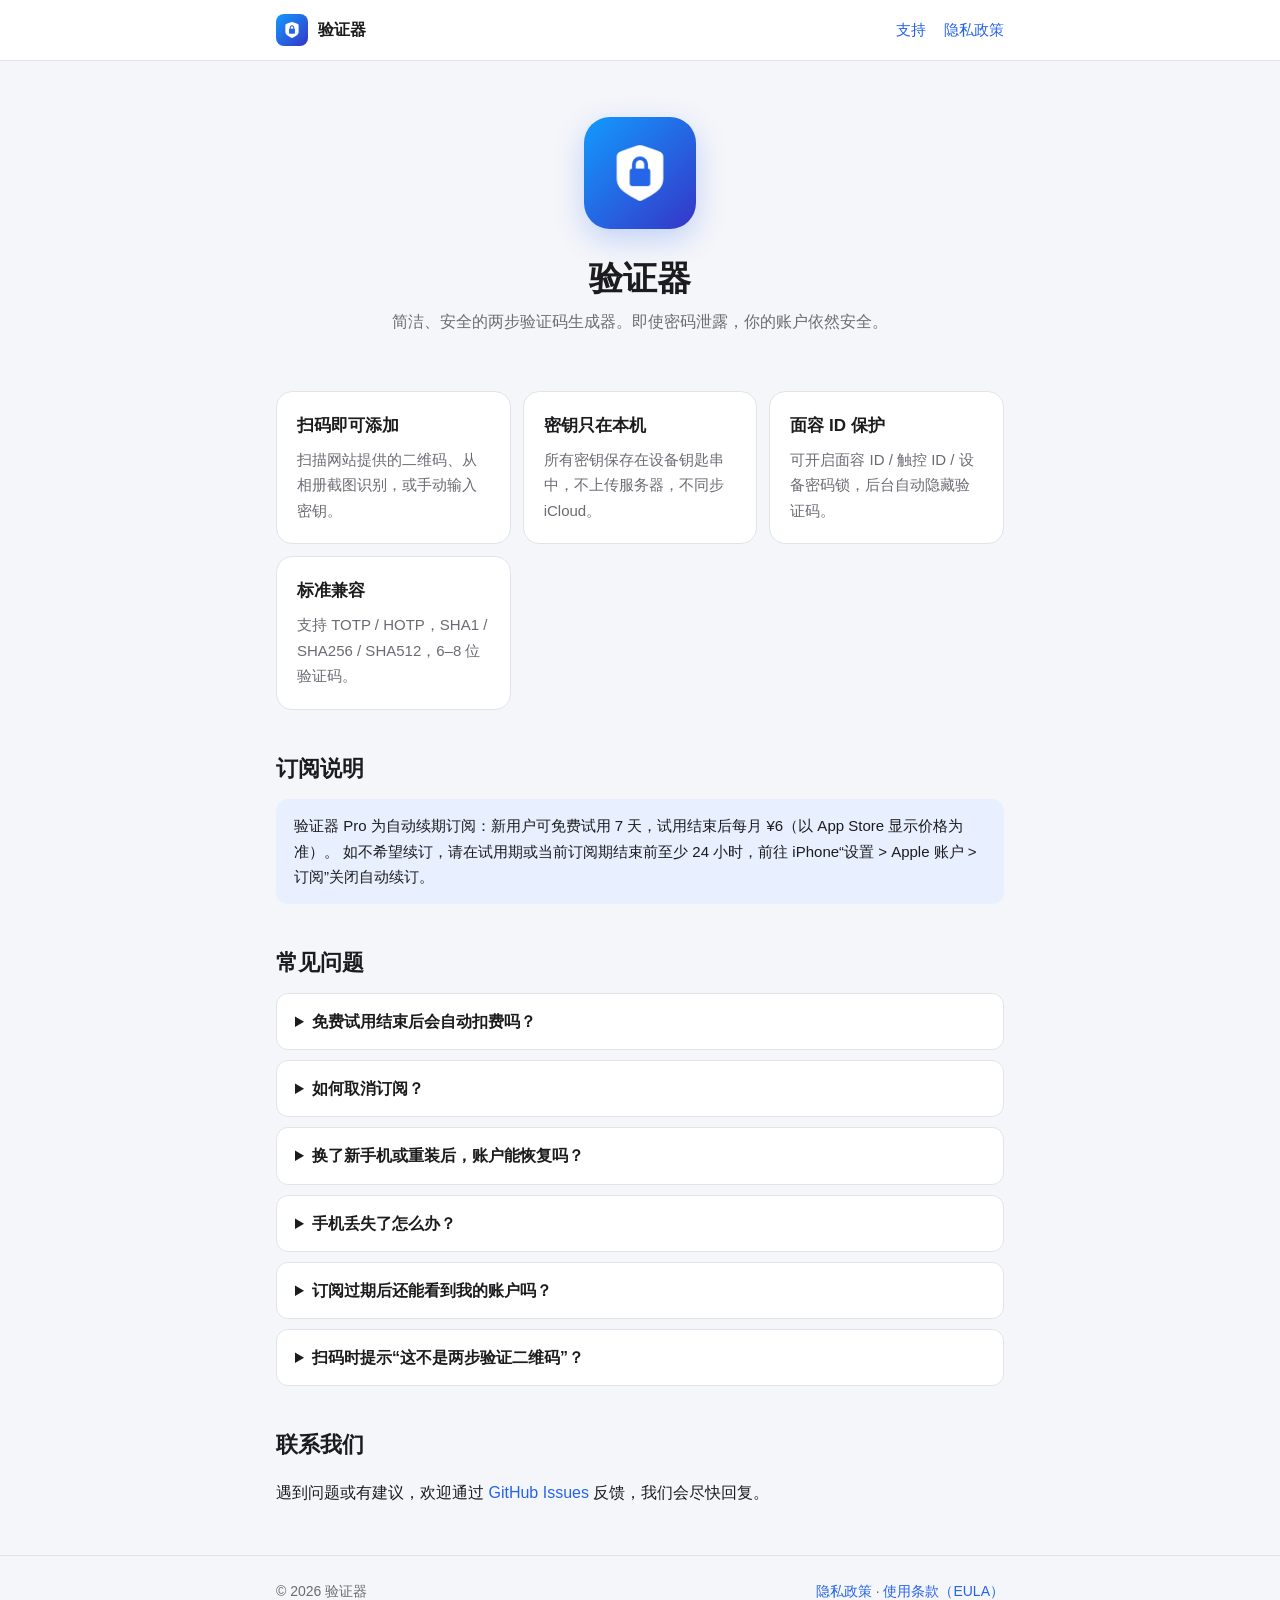
==== index.html @ 33b0a0a1 "Add developer website and privacy policy - index.html: app overview, subscription terms, FAQ and sup" ====
<!DOCTYPE html>
<html lang="zh-Hans">
<head>
  <meta charset="utf-8">
  <meta name="viewport" content="width=device-width, initial-scale=1">
  <title>验证器 - 安全的两步验证码生成器</title>
  <meta name="description" content="验证器是一款简洁、安全的 iOS 两步验证（2FA）应用，密钥只保存在本机钥匙串，并由面容 ID 保护。">
  <link rel="icon" href="assets/icon.png">
  <link rel="apple-touch-icon" href="assets/icon.png">
  <link rel="stylesheet" href="style.css">
</head>
<body>
  <header class="site">
    <div class="wrap">
      <a class="brand" href="./"><img src="assets/icon.png" alt="">验证器</a>
      <nav class="links">
        <a href="#support">支持</a>
        <a href="privacy.html">隐私政策</a>
      </nav>
    </div>
  </header>

  <main class="wrap">
    <div class="hero">
      <img src="assets/icon.png" alt="验证器图标">
      <h1>验证器</h1>
      <p>简洁、安全的两步验证码生成器。即使密码泄露，你的账户依然安全。</p>
    </div>

    <div class="grid">
      <div class="card">
        <h3>扫码即可添加</h3>
        <p>扫描网站提供的二维码、从相册截图识别，或手动输入密钥。</p>
      </div>
      <div class="card">
        <h3>密钥只在本机</h3>
        <p>所有密钥保存在设备钥匙串中，不上传服务器，不同步 iCloud。</p>
      </div>
      <div class="card">
        <h3>面容 ID 保护</h3>
        <p>可开启面容 ID / 触控 ID / 设备密码锁，后台自动隐藏验证码。</p>
      </div>
      <div class="card">
        <h3>标准兼容</h3>
        <p>支持 TOTP / HOTP，SHA1 / SHA256 / SHA512，6–8 位验证码。</p>
      </div>
    </div>

    <section id="subscription">
      <h2>订阅说明</h2>
      <div class="notice">
        验证器 Pro 为自动续期订阅：新用户可免费试用 7 天，试用结束后每月 ¥6（以 App Store 显示价格为准）。
        如不希望续订，请在试用期或当前订阅期结束前至少 24 小时，前往 iPhone“设置 &gt; Apple 账户 &gt; 订阅”关闭自动续订。
      </div>
    </section>

    <section id="support">
      <h2>常见问题</h2>

      <details>
        <summary>免费试用结束后会自动扣费吗？</summary>
        <p>会。开始试用即开通了订阅，若在试用结束前 24 小时内仍未取消，Apple 将按月自动扣费 ¥6。试用期内取消不会产生任何费用，并可继续使用到试用期结束。</p>
      </details>

      <details>
        <summary>如何取消订阅？</summary>
        <ol>
          <li>打开 iPhone 的“设置”App；</li>
          <li>轻点顶部你的名字，进入“订阅”；</li>
          <li>选择“验证器 Pro”，轻点“取消订阅”。</li>
        </ol>
        <p>也可以在验证器的“设置 &gt; 管理订阅”中直接操作。</p>
      </details>

      <details>
        <summary>换了新手机或重装后，账户能恢复吗？</summary>
        <p>为了安全，密钥只保存在当前设备上，不会随 iCloud 或备份迁移。更换设备前，请在旧设备上进入每个账户的“编辑 &gt; 导出二维码”，用新设备扫描即可迁移。订阅本身可通过“恢复购买”在新设备上恢复。</p>
      </details>

      <details>
        <summary>手机丢失了怎么办？</summary>
        <p>请使用各网站在开启两步验证时提供的“备用码/恢复码”登录，然后重新绑定验证器。建议在添加每个账户时妥善保存这些恢复码。</p>
      </details>

      <details>
        <summary>订阅过期后还能看到我的账户吗？</summary>
        <p>订阅过期后无法查看验证码，但你仍然可以在订阅页面点击“导出账户”，把账户迁移到其他验证器应用，数据不会被锁住。</p>
      </details>

      <details>
        <summary>扫码时提示“这不是两步验证二维码”？</summary>
        <p>验证器支持标准的 otpauth:// 二维码。请确认扫描的是网站“身份验证器应用 / Authenticator App”选项下显示的二维码，而不是登录二维码或短信验证。</p>
      </details>
    </section>

    <section id="contact">
      <h2>联系我们</h2>
      <p>遇到问题或有建议，欢迎通过
        <a href="https://github.com/YPLiang19/auth-app-privacy-policy/issues">GitHub Issues</a>
        反馈，我们会尽快回复。</p>
    </section>
  </main>

  <footer class="site">
    <div class="wrap">
      <span>© 2026 验证器</span>
      <span>
        <a href="privacy.html">隐私政策</a> ·
        <a href="https://www.apple.com/legal/internet-services/itunes/dev/stdeula/">使用条款（EULA）</a>
      </span>
    </div>
  </footer>
</body>
</html>
---- style.css ----
:root {
  --bg: #f5f6fa;
  --surface: #ffffff;
  --text: #1c1c1e;
  --muted: #6b6b73;
  --border: #e3e4ea;
  --accent: #2563eb;
  --accent-soft: #e8efff;
  --radius: 16px;
  color-scheme: light;
}

@media (prefers-color-scheme: dark) {
  :root {
    --bg: #0f1115;
    --surface: #181b21;
    --text: #f2f2f5;
    --muted: #a0a3ad;
    --border: #2a2e37;
    --accent: #5b8cff;
    --accent-soft: #1d2740;
    color-scheme: dark;
  }
}

* { box-sizing: border-box; }

body {
  margin: 0;
  background: var(--bg);
  color: var(--text);
  font-family: -apple-system, BlinkMacSystemFont, "SF Pro Text", "PingFang SC",
    "Hiragino Sans GB", "Microsoft YaHei", "Helvetica Neue", Arial, sans-serif;
  font-size: 16px;
  line-height: 1.7;
  -webkit-font-smoothing: antialiased;
}

a { color: var(--accent); text-decoration: none; }
a:hover { text-decoration: underline; }

.wrap { max-width: 760px; margin: 0 auto; padding: 0 16px; }

header.site {
  border-bottom: 1px solid var(--border);
  background: var(--surface);
}
header.site .wrap {
  display: flex;
  align-items: center;
  justify-content: space-between;
  gap: 12px;
  min-height: 60px;
  flex-wrap: wrap;
}
.brand {
  display: flex;
  align-items: center;
  gap: 10px;
  font-weight: 600;
  color: var(--text);
}
.brand:hover { text-decoration: none; }
.brand img { width: 32px; height: 32px; border-radius: 8px; }
nav.links { display: flex; gap: 18px; font-size: 15px; }

.hero { text-align: center; padding: 56px 0 32px; }
.hero img {
  width: 112px;
  height: 112px;
  border-radius: 26px;
  box-shadow: 0 10px 30px rgba(37, 99, 235, 0.25);
}
.hero h1 { font-size: 34px; margin: 20px 0 8px; line-height: 1.25; }
.hero p { color: var(--muted); margin: 0 auto; max-width: 520px; }

.grid {
  display: grid;
  grid-template-columns: repeat(auto-fit, minmax(220px, 1fr));
  gap: 12px;
  margin: 24px 0;
}

.card {
  background: var(--surface);
  border: 1px solid var(--border);
  border-radius: var(--radius);
  padding: 20px;
}
.card h3 { margin: 0 0 6px; font-size: 17px; }
.card p { margin: 0; color: var(--muted); font-size: 15px; }

section { margin: 40px 0; }
section > h2 { font-size: 22px; margin: 0 0 12px; }

details {
  background: var(--surface);
  border: 1px solid var(--border);
  border-radius: 12px;
  padding: 14px 18px;
  margin-bottom: 10px;
}
details summary { cursor: pointer; font-weight: 600; }
details p, details ol, details ul { color: var(--muted); margin: 10px 0 0; }

.notice {
  background: var(--accent-soft);
  border-radius: 12px;
  padding: 14px 18px;
  font-size: 15px;
}

article.doc {
  background: var(--surface);
  border: 1px solid var(--border);
  border-radius: var(--radius);
  padding: 28px 24px;
  margin: 32px 0;
}
article.doc h1 { font-size: 28px; margin: 0 0 4px; line-height: 1.3; }
article.doc h2 { font-size: 19px; margin: 28px 0 8px; }
article.doc .meta { color: var(--muted); font-size: 14px; margin: 0 0 20px; }
article.doc ul { padding-left: 22px; }
article.doc li { margin: 4px 0; }

.lang-switch { font-size: 14px; color: var(--muted); }

footer.site {
  border-top: 1px solid var(--border);
  color: var(--muted);
  font-size: 14px;
  padding: 24px 0 40px;
  margin-top: 48px;
}
footer.site .wrap { display: flex; flex-wrap: wrap; gap: 8px 20px; justify-content: space-between; }

@media (max-width: 520px) {
  .hero h1 { font-size: 28px; }
  article.doc { padding: 22px 16px; }
  nav.links { gap: 14px; }
}
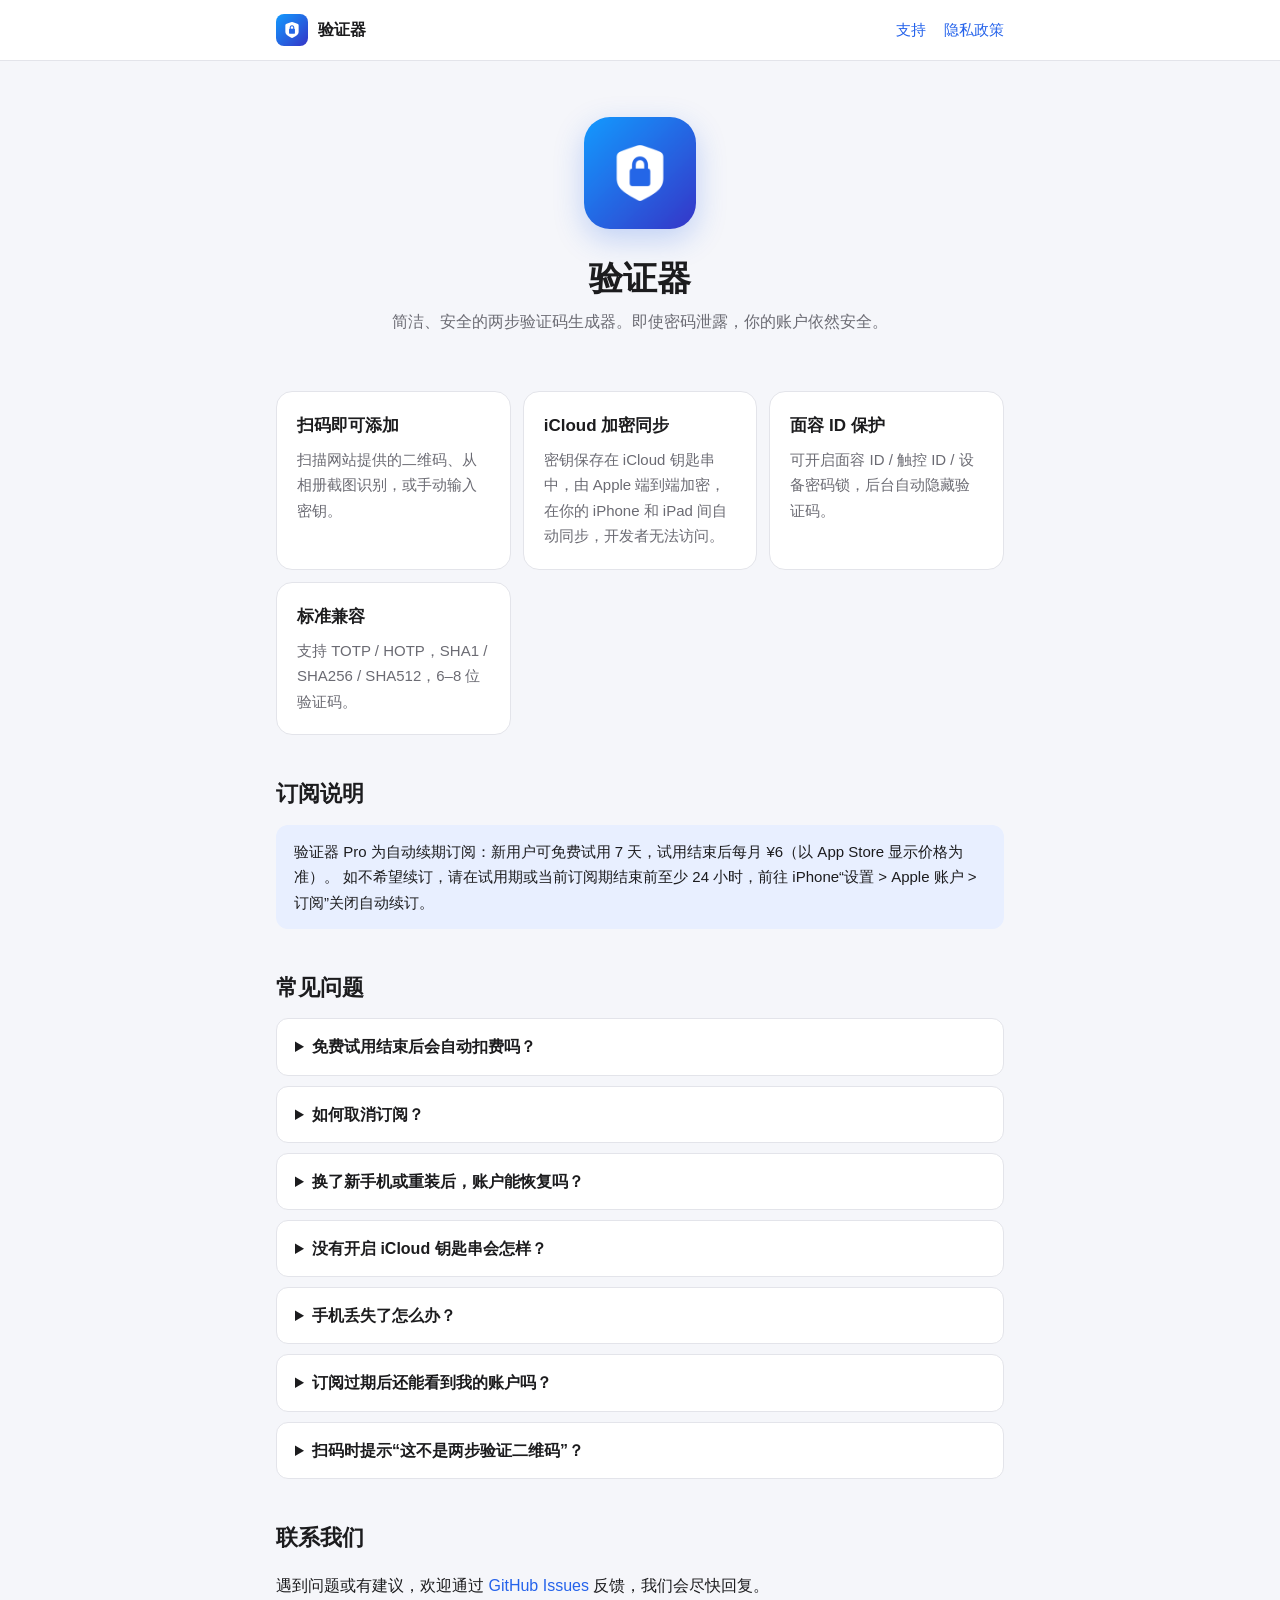
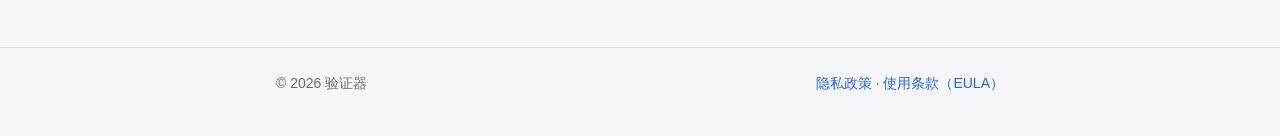
==== commit 1c7a1ec8: "Describe iCloud Keychain sync in site and privacy policy Co-Authored-By: Claude Opus 5.5 (1M context" ====
--- a/index.html
+++ b/index.html
@@ -4,7 +4,7 @@
   <meta charset="utf-8">
   <meta name="viewport" content="width=device-width, initial-scale=1">
   <title>验证器 - 安全的两步验证码生成器</title>
-  <meta name="description" content="验证器是一款简洁、安全的 iOS 两步验证（2FA）应用，密钥只保存在本机钥匙串，并由面容 ID 保护。">
+  <meta name="description" content="验证器是一款简洁、安全的 iOS 两步验证（2FA）应用，密钥通过 iCloud 钥匙串端到端加密同步，并由面容 ID 保护。">
   <link rel="icon" href="assets/icon.png">
   <link rel="apple-touch-icon" href="assets/icon.png">
   <link rel="stylesheet" href="style.css">
@@ -33,8 +33,8 @@
         <p>扫描网站提供的二维码、从相册截图识别，或手动输入密钥。</p>
       </div>
       <div class="card">
-        <h3>密钥只在本机</h3>
-        <p>所有密钥保存在设备钥匙串中，不上传服务器，不同步 iCloud。</p>
+        <h3>iCloud 加密同步</h3>
+        <p>密钥保存在 iCloud 钥匙串中，由 Apple 端到端加密，在你的 iPhone 和 iPad 间自动同步，开发者无法访问。</p>
       </div>
       <div class="card">
         <h3>面容 ID 保护</h3>
@@ -74,12 +74,17 @@
 
       <details>
         <summary>换了新手机或重装后，账户能恢复吗？</summary>
-        <p>为了安全，密钥只保存在当前设备上，不会随 iCloud 或备份迁移。更换设备前，请在旧设备上进入每个账户的“编辑 &gt; 导出二维码”，用新设备扫描即可迁移。订阅本身可通过“恢复购买”在新设备上恢复。</p>
+        <p>可以。账户保存在 iCloud 钥匙串中，只要新设备登录同一 Apple 账户并开启了 iCloud 钥匙串（“设置 &gt; Apple 账户 &gt; iCloud &gt; 密码”），打开验证器后账户会自动出现（首次同步可能需要几分钟，可在列表下拉刷新）。订阅会随 Apple 账户自动恢复，也可点击“恢复购买”。</p>
+      </details>
+
+      <details>
+        <summary>没有开启 iCloud 钥匙串会怎样？</summary>
+        <p>账户仍可正常使用，但只保存在当前设备上，换机时不会自动恢复。你也可以随时通过每个账户的“编辑 &gt; 导出二维码”手动迁移。</p>
       </details>
 
       <details>
         <summary>手机丢失了怎么办？</summary>
-        <p>请使用各网站在开启两步验证时提供的“备用码/恢复码”登录，然后重新绑定验证器。建议在添加每个账户时妥善保存这些恢复码。</p>
+        <p>如果开启了 iCloud 钥匙串，在新设备上登录同一 Apple 账户即可找回所有账户。否则请使用各网站在开启两步验证时提供的“备用码/恢复码”登录，然后重新绑定验证器。</p>
       </details>
 
       <details>
